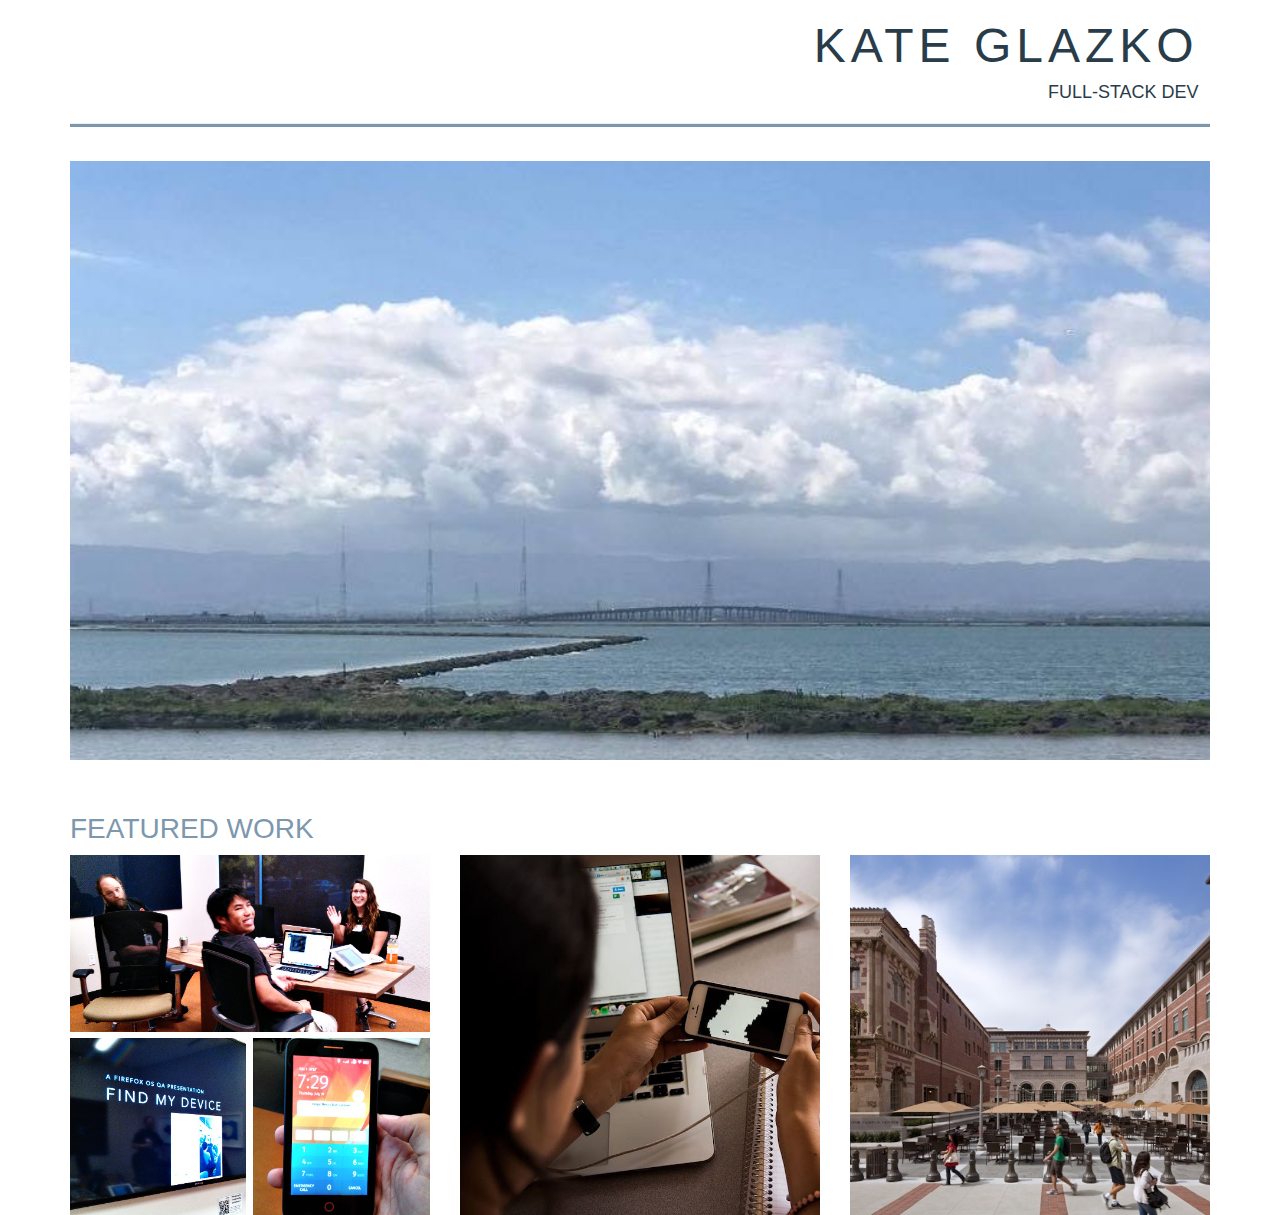
==== portfolio/index.html @ e7de7abb "Fixed layout a bit" ====
<!DOCTYPE html>
<html>
  <head>
    <meta charset="UTF-8">
    <title>Portfolio</title>
    <link rel="stylesheet" href="bootstrap/css/bootstrap.css">
    <link rel="stylesheet" href="css/styles.css">
  </head>
  
  <body>
  <div class="container">

  <div class="row">
  </div>

  <div class="row">
  <div class="col-md-12">
  <h1 class="title"> Kate Glazko </h1>
  </div>
  </div>

  <div class="row">
    <div class="col-md-12">
  <h3 class="title"> Full-stack dev </h3>
  </div>
  </div>

  <div class="row">
  <div class="col-md-12">
  <hr>
  </div>
  </div>

  <div class= "row bigImg">
  <div class= "col-md-12">
  <img src="img/bay.jpg" alt="Mountain View" style="height: 100%; width: 100%">
  </div>
  </div>


  <div class="row">
  <div class="col-md-12">
  <h2>Featured work</h2>
  </div>
  </div>


  <div class="row">
  <div class="col-md-4"> 
  <img src="img/collage.jpg" alt="Mountain View" style="height: 100%; width: 100%">
  </div>
    <div class="col-md-4"> 
    <img src="img/stealthfly.jpg" alt="Mountain View" style="height: 100%; width: 100%">
  </div>
    <div class="col-md-4"> 
    <img src="img/usc.jpg" alt="Mountain View" style="height: 100%; width: 100%">
  </div>
  </div>
  
  </div>
  
  </body>
</html>
---- portfolio/css/styles.css ----
hr {
	height: 3px;
	background-color: #7d97ad;
	clear: both;
	margin-bottom: 0;

}

.title {
	float: right;
	margin-right: 1%;
}

.bigImg {
	margin-bottom: 3%;
	margin-top: 3%;
}

h1 {
	font-weight: 100;
	text-transform: uppercase;
	font-size: 48px;
	color: #293c49;
	padding-bottom: 0;
	letter-spacing: 5px;
}

h3 {
	font-weight: 400;
	text-transform: uppercase;
	font-size: 18px;
	color: #293c49;
	margin: 0;
}

h2 {
	font-weight: 400;
	text-transform: uppercase;
	font-size: 28px;
	color: #7d97ad;
}
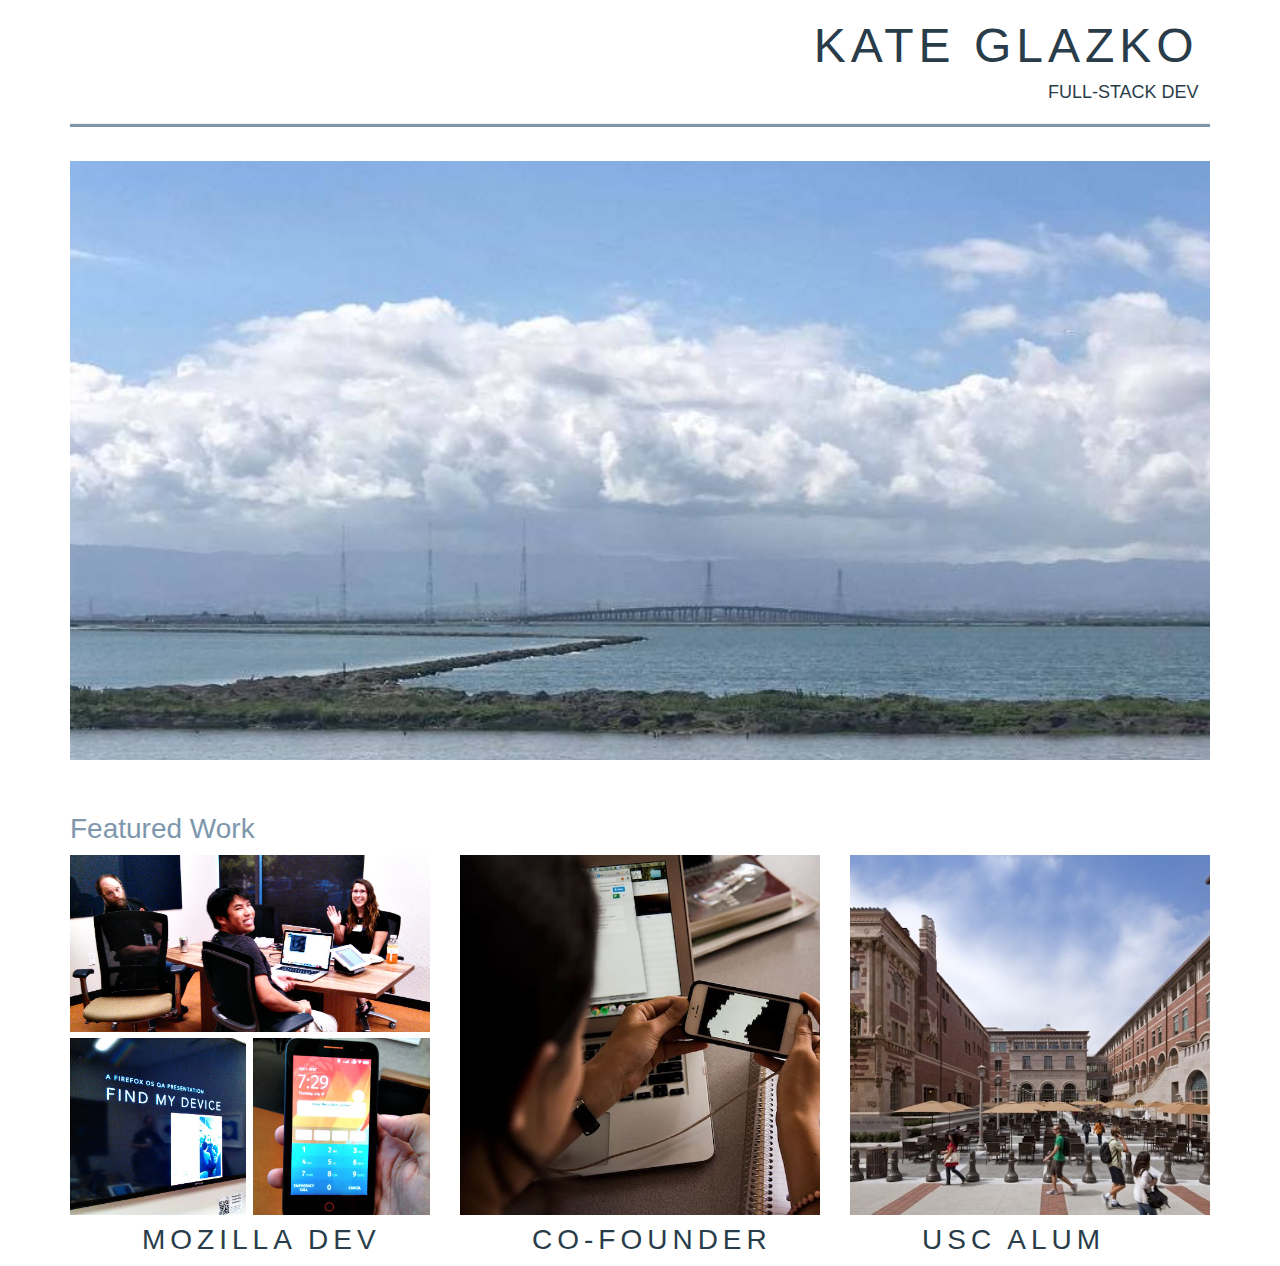
==== commit f2bd5d00: "fixed a bit" ====
--- a/portfolio/index.html
+++ b/portfolio/index.html
@@ -40,7 +40,7 @@
 
   <div class="row">
   <div class="col-md-12">
-  <h2>Featured work</h2>
+  <h2>Featured Work</h2>
   </div>
   </div>
 
@@ -56,6 +56,18 @@
     <img src="img/usc.jpg" alt="Mountain View" style="height: 100%; width: 100%">
   </div>
   </div>
+
+  <div class="row">
+  <div class="col-md-4"> 
+  <h4>Mozilla Dev</h4>
+  </div>
+    <div class="col-md-4"> 
+    <h4>Co-Founder</h4>
+  </div>
+    <div class="col-md-4"> 
+    <h4>USC Alum</h4>
+  </div>
+  </div>
   
   </div>
   
--- a/portfolio/css/styles.css
+++ b/portfolio/css/styles.css
@@ -35,7 +35,15 @@
 
 h2 {
 	font-weight: 400;
+	font-size: 28px;
+	color: #7d97ad;
+}
+
+h4 {
+	font-weight: 400;
 	text-transform: uppercase;
 	font-size: 28px;
-	color: #7d97ad;
+	color: #293c49;
+	margin-left: 20%;
+	letter-spacing: 5px;
 }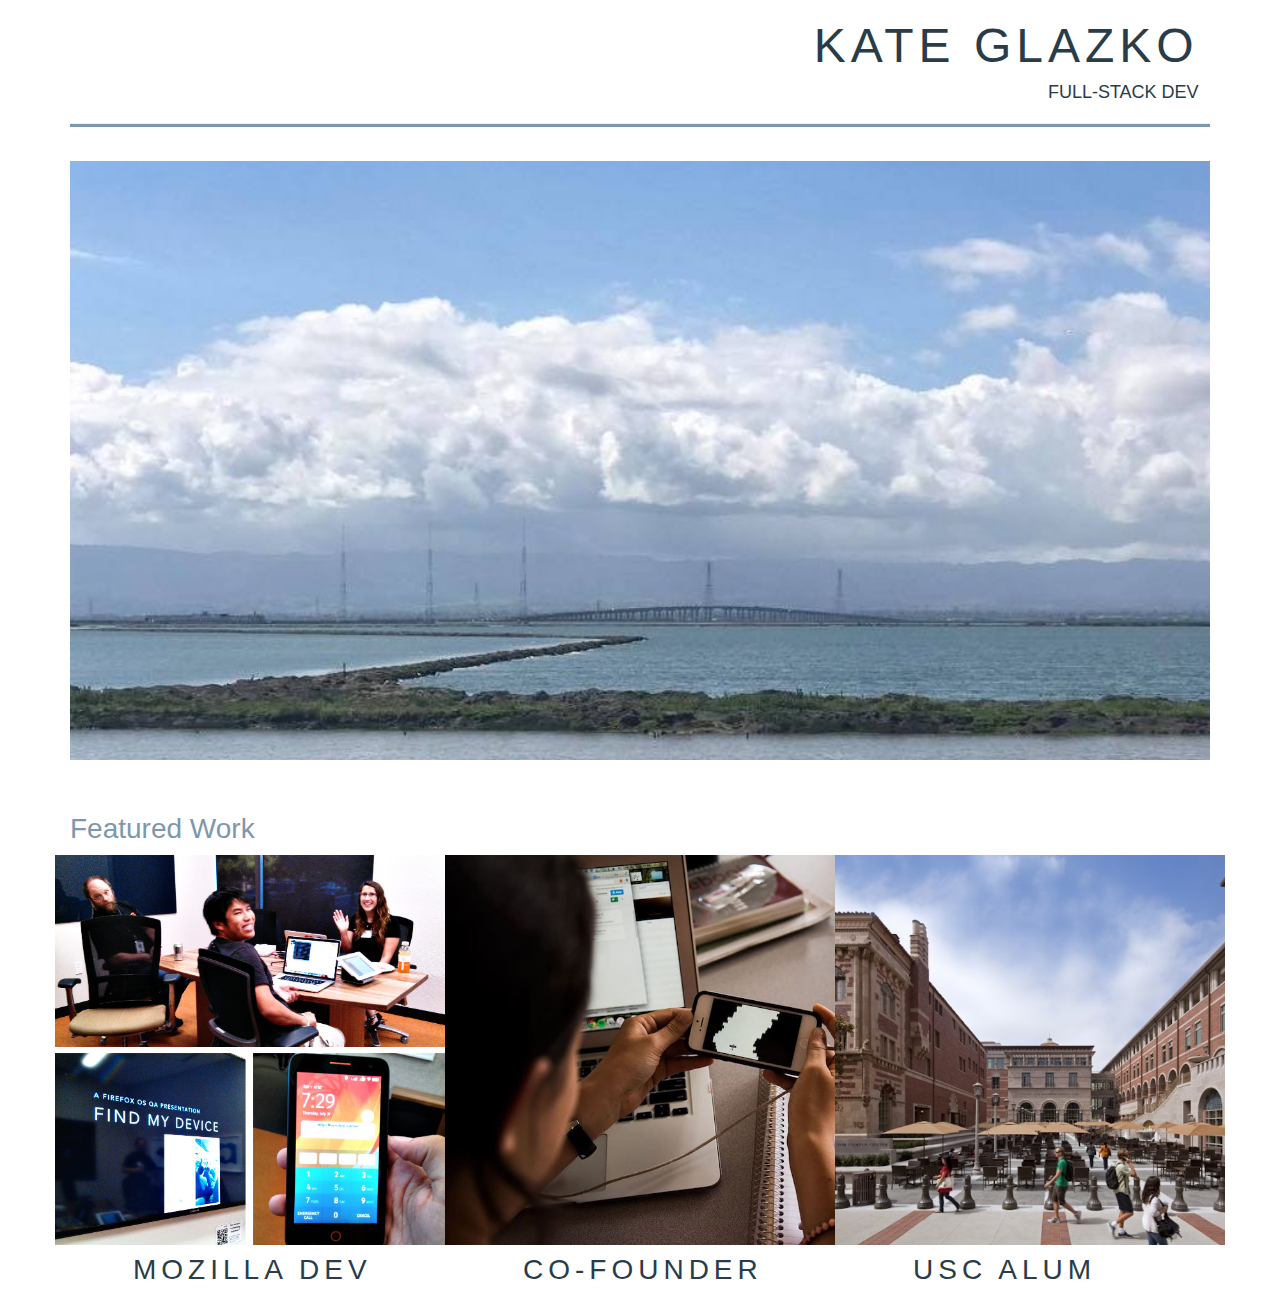
==== commit cd0c1a86: "fix front end" ====
--- a/portfolio/index.html
+++ b/portfolio/index.html
@@ -46,28 +46,36 @@
 
 
   <div class="row">
-  <div class="col-md-4"> 
+
+  <div class="col-md-4">
+  <div class= "row">
   <img src="img/collage.jpg" alt="Mountain View" style="height: 100%; width: 100%">
   </div>
-    <div class="col-md-4"> 
-    <img src="img/stealthfly.jpg" alt="Mountain View" style="height: 100%; width: 100%">
-  </div>
-    <div class="col-md-4"> 
-    <img src="img/usc.jpg" alt="Mountain View" style="height: 100%; width: 100%">
+  <div class="row">
+  <h4>Mozilla Dev</h4>
   </div>
   </div>
 
-  <div class="row">
-  <div class="col-md-4"> 
-  <h4>Mozilla Dev</h4>
-  </div>
-    <div class="col-md-4"> 
-    <h4>Co-Founder</h4>
-  </div>
-    <div class="col-md-4"> 
-    <h4>USC Alum</h4>
+    <div class="col-md-4">
+    <div class="row">
+    <img src="img/stealthfly.jpg" alt="Mountain View" style="height: 100%; width: 100%">
+    </div>
+      <div class="row">
+  <h4>Co-founder</h4>
   </div>
   </div>
+
+
+    <div class="col-md-4">
+    <div class="row">
+    <img src="img/usc.jpg" alt="Mountain View" style="height: 100%; width: 100%">
+    </div>
+    <div class="row">
+    <h4>USC Alum</h4>
+    </div>
+  </div>
+  </div>
+
   
   </div>
   
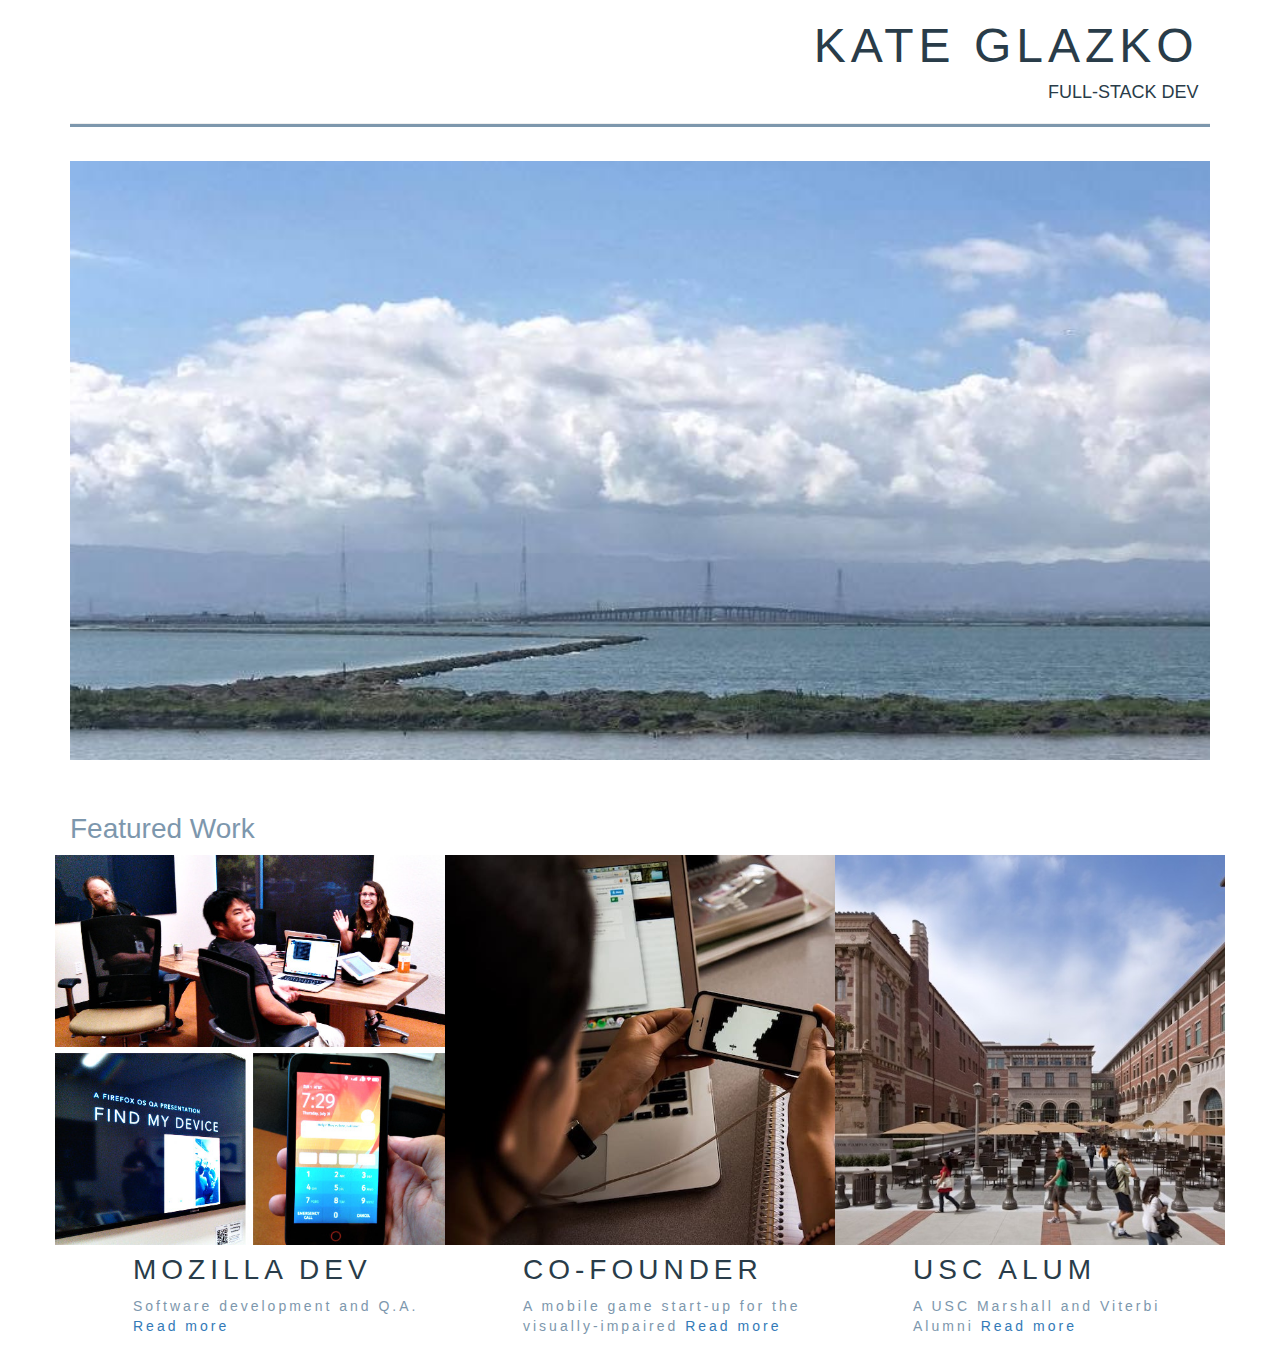
==== commit 042e2bf7: "functionality done" ====
--- a/portfolio/index.html
+++ b/portfolio/index.html
@@ -54,15 +54,21 @@
   <div class="row">
   <h4>Mozilla Dev</h4>
   </div>
+    <div class="row">
+  		<p> Software development and Q.A. <a href src= "https://quality.mozilla.org/2015/08/yekaterina-glazko-techie-learner-and-adventurer/"> Read more </a></p>
+  		</div>
   </div>
 
     <div class="col-md-4">
-    <div class="row">
-    <img src="img/stealthfly.jpg" alt="Mountain View" style="height: 100%; width: 100%">
-    </div>
-      <div class="row">
-  <h4>Co-founder</h4>
-  </div>
+    	<div class="row">
+    	<img src="img/stealthfly.jpg" alt="Mountain View" style="height: 100%; width: 100%">
+    	</div>
+      	<div class="row">
+  		<h4>Co-founder</h4>
+  		</div>
+  		<div class="row">
+  		<p> A mobile game start-up for the visually-impaired <a href src= "http://dailytrojan.com/2015/08/26/students-develop-app-for-the-visually-impaired"> Read more </a></p>
+  		</div>
   </div>
 
 
@@ -73,6 +79,9 @@
     <div class="row">
     <h4>USC Alum</h4>
     </div>
+      	<div class="row">
+  		<p> A USC Marshall and Viterbi Alumni <a href src= "https://usc.edu"> Read more </a> </p>
+  		</div>
   </div>
   </div>
 
--- a/portfolio/css/styles.css
+++ b/portfolio/css/styles.css
@@ -46,4 +46,10 @@
 	color: #293c49;
 	margin-left: 20%;
 	letter-spacing: 5px;
+}
+
+p {
+	color: #7d97ad;
+	margin-left: 20%;
+	letter-spacing: 3px;
 }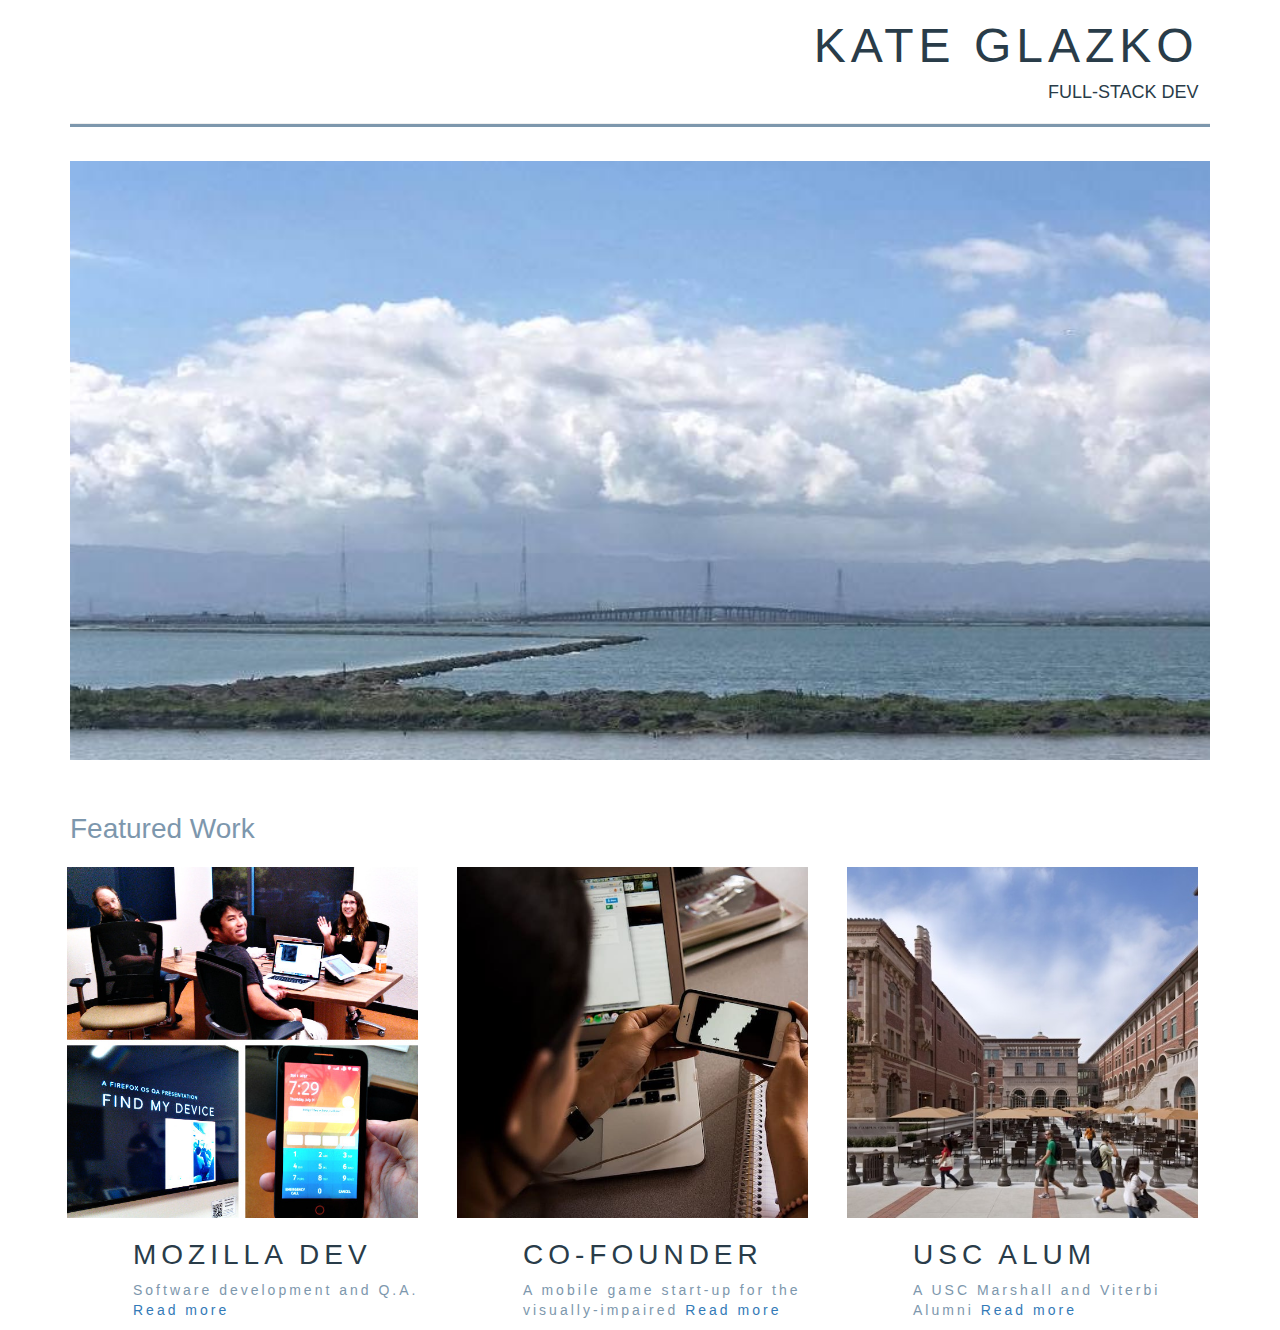
==== commit 0e210e29: "final" ====
--- a/portfolio/index.html
+++ b/portfolio/index.html
@@ -49,7 +49,7 @@
 
   <div class="col-md-4">
   <div class= "row">
-  <img src="img/collage.jpg" alt="Mountain View" style="height: 100%; width: 100%">
+  <img src="img/collage.jpg" class="smallImg" alt="Mozilla collage" style="height: 90%; width: 90%">
   </div>
   <div class="row">
   <h4>Mozilla Dev</h4>
@@ -61,7 +61,7 @@
 
     <div class="col-md-4">
     	<div class="row">
-    	<img src="img/stealthfly.jpg" alt="Mountain View" style="height: 100%; width: 100%">
+    	<img src="img/stealthfly.jpg" class ="smallImg" alt="Mobile game" style="height: 90%; width: 90%">
     	</div>
       	<div class="row">
   		<h4>Co-founder</h4>
@@ -74,7 +74,7 @@
 
     <div class="col-md-4">
     <div class="row">
-    <img src="img/usc.jpg" alt="Mountain View" style="height: 100%; width: 100%">
+    <img src="img/usc.jpg" class ="smallImg" alt="USC quad" style="height: 90%; width: 90%">
     </div>
     <div class="row">
     <h4>USC Alum</h4>
--- a/portfolio/css/styles.css
+++ b/portfolio/css/styles.css
@@ -14,6 +14,10 @@
 .bigImg {
 	margin-bottom: 3%;
 	margin-top: 3%;
+}
+
+.smallImg {
+	margin:3%;
 }
 
 h1 {
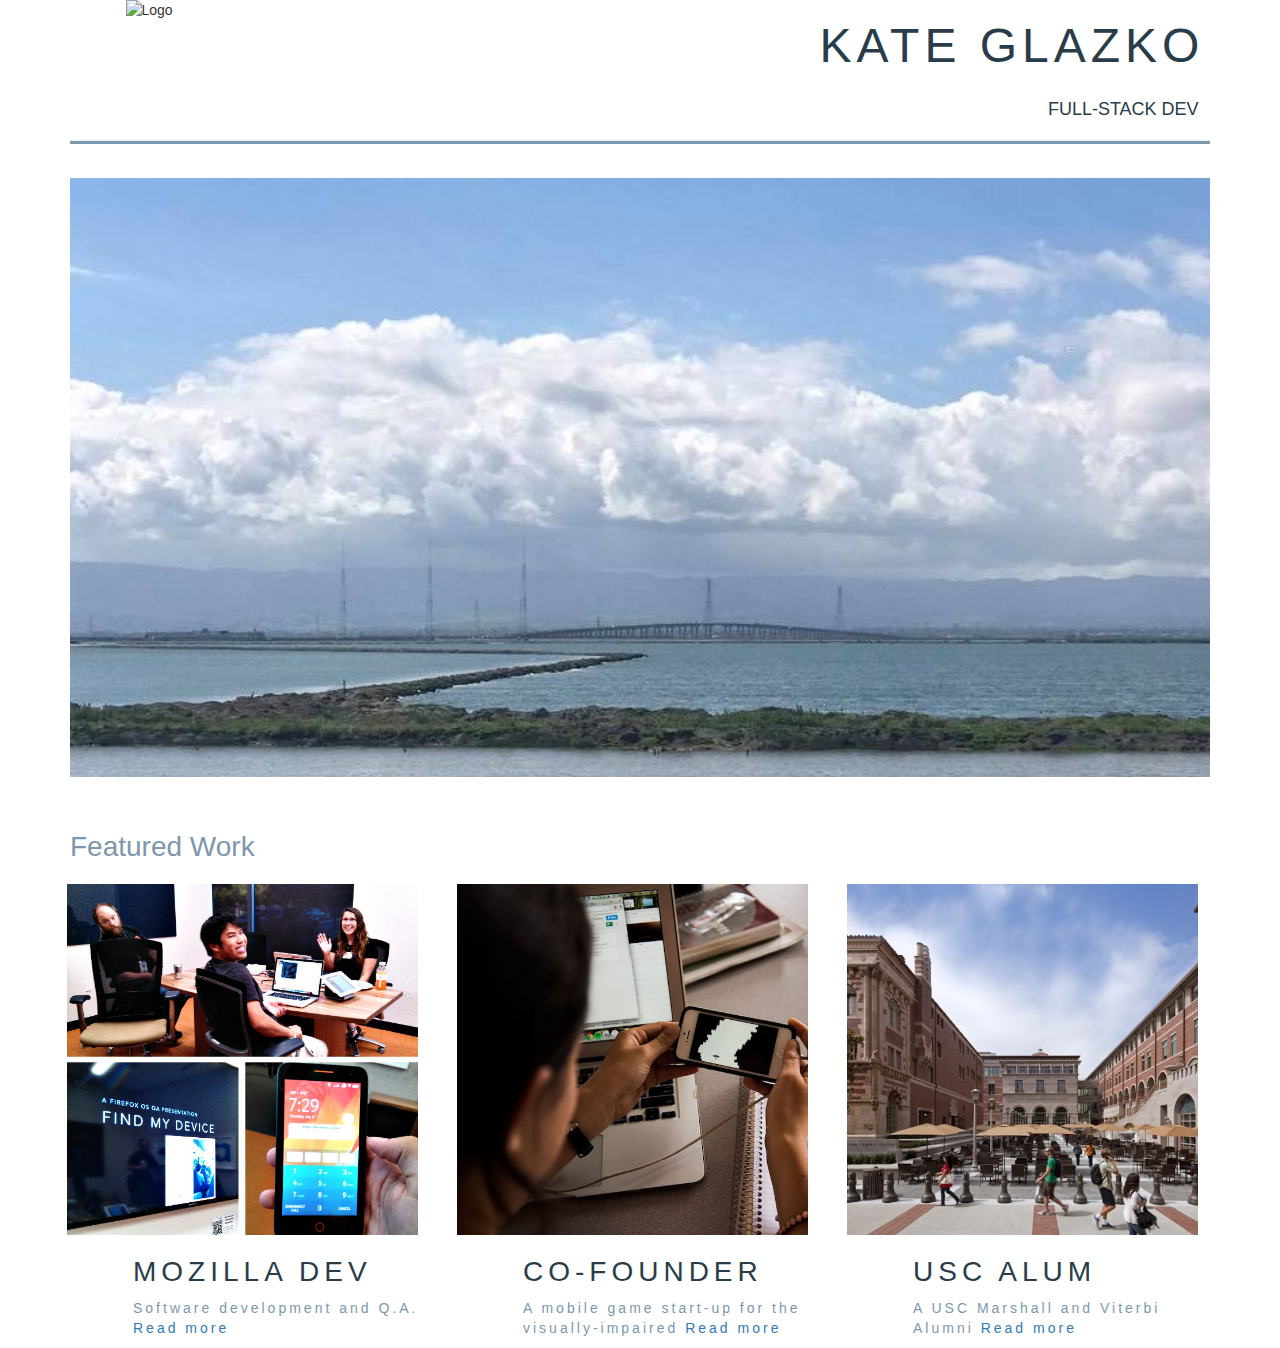
==== commit f6e6c45e: "added logo" ====
--- a/portfolio/index.html
+++ b/portfolio/index.html
@@ -1,92 +1,93 @@
 <!DOCTYPE html>
 <html>
-  <head>
+
+<head>
     <meta charset="UTF-8">
     <title>Portfolio</title>
     <link rel="stylesheet" href="bootstrap/css/bootstrap.css">
     <link rel="stylesheet" href="css/styles.css">
-  </head>
-  
-  <body>
-  <div class="container">
+</head>
 
-  <div class="row">
-  </div>
+<body>
+    <div class="container">
 
-  <div class="row">
-  <div class="col-md-12">
-  <h1 class="title"> Kate Glazko </h1>
-  </div>
-  </div>
+        <div class="row">
+        </div>
 
-  <div class="row">
-    <div class="col-md-12">
-  <h3 class="title"> Full-stack dev </h3>
-  </div>
-  </div>
+        <div class="row">
+            <div class="col-md-6">
+                <img src="img/logo.jpg" class="logo" alt="Logo" style="height:100px; width:100px;">
+            </div>
+            <div class="col-md-6">
+                <h1 class="title"> Kate Glazko </h1>
+            </div>
+        </div>
 
-  <div class="row">
-  <div class="col-md-12">
-  <hr>
-  </div>
-  </div>
+        <div class="row">
+            <div class="col-md-12">
+                <h3 class="title"> Full-stack dev </h3>
+            </div>
+        </div>
 
-  <div class= "row bigImg">
-  <div class= "col-md-12">
-  <img src="img/bay.jpg" alt="Mountain View" style="height: 100%; width: 100%">
-  </div>
-  </div>
+        <div class="row">
+            <div class="col-md-12">
+                <hr>
+            </div>
+        </div>
 
+        <div class="row bigImg">
+            <div class="col-md-12">
+                <img src="img/bay.jpg" alt="Mountain View" style="height: 100%; width: 100%">
+            </div>
+        </div>
 
-  <div class="row">
-  <div class="col-md-12">
-  <h2>Featured Work</h2>
-  </div>
-  </div>
+        <div class="row">
+            <div class="col-md-12">
+                <h2>Featured Work</h2>
+            </div>
+        </div>
 
+        <div class="row">
 
-  <div class="row">
+            <div class="col-md-4">
+                <div class="row">
+                    <img src="img/collage.jpg" class="smallImg" alt="Mozilla collage" style="height: 90%; width: 90%">
+                </div>
+                <div class="row">
+                    <h4>Mozilla Dev</h4>
+                </div>
+                <div class="row">
+                    <p> Software development and Q.A. <a href src="https://quality.mozilla.org/2015/08/yekaterina-glazko-techie-learner-and-adventurer/"> Read more </a></p>
+                </div>
+            </div>
 
-  <div class="col-md-4">
-  <div class= "row">
-  <img src="img/collage.jpg" class="smallImg" alt="Mozilla collage" style="height: 90%; width: 90%">
-  </div>
-  <div class="row">
-  <h4>Mozilla Dev</h4>
-  </div>
-    <div class="row">
-  		<p> Software development and Q.A. <a href src= "https://quality.mozilla.org/2015/08/yekaterina-glazko-techie-learner-and-adventurer/"> Read more </a></p>
-  		</div>
-  </div>
+            <div class="col-md-4">
+                <div class="row">
+                    <img src="img/stealthfly.jpg" class="smallImg" alt="Mobile game" style="height: 90%; width: 90%">
+                </div>
+                <div class="row">
+                    <h4>Co-founder</h4>
+                </div>
+                <div class="row">
+                    <p> A mobile game start-up for the visually-impaired <a href src="http://dailytrojan.com/2015/08/26/students-develop-app-for-the-visually-impaired"> Read more </a></p>
+                </div>
+            </div>
 
-    <div class="col-md-4">
-    	<div class="row">
-    	<img src="img/stealthfly.jpg" class ="smallImg" alt="Mobile game" style="height: 90%; width: 90%">
-    	</div>
-      	<div class="row">
-  		<h4>Co-founder</h4>
-  		</div>
-  		<div class="row">
-  		<p> A mobile game start-up for the visually-impaired <a href src= "http://dailytrojan.com/2015/08/26/students-develop-app-for-the-visually-impaired"> Read more </a></p>
-  		</div>
-  </div>
+            <div class="col-md-4">
+                <div class="row">
+                    <img src="img/usc.jpg" class="smallImg" alt="USC quad" style="height: 90%; width: 90%">
+                </div>
+                <div class="row">
+                    <h4>USC Alum</h4>
+                </div>
+                <div class="row">
+                    <p> A USC Marshall and Viterbi Alumni <a href src="https://usc.edu"> Read more </a> </p>
+                </div>
+            </div>
+        </div>
 
+    </div>
 
-    <div class="col-md-4">
-    <div class="row">
-    <img src="img/usc.jpg" class ="smallImg" alt="USC quad" style="height: 90%; width: 90%">
-    </div>
-    <div class="row">
-    <h4>USC Alum</h4>
-    </div>
-      	<div class="row">
-  		<p> A USC Marshall and Viterbi Alumni <a href src= "https://usc.edu"> Read more </a> </p>
-  		</div>
-  </div>
-  </div>
+</body>
 
-  
-  </div>
-  
-  </body>
 </html>--- a/portfolio/css/styles.css
+++ b/portfolio/css/styles.css
@@ -9,6 +9,11 @@
 .title {
 	float: right;
 	margin-right: 1%;
+}
+
+.logo {
+	float: left;
+	margin-left: 10%;
 }
 
 .bigImg {
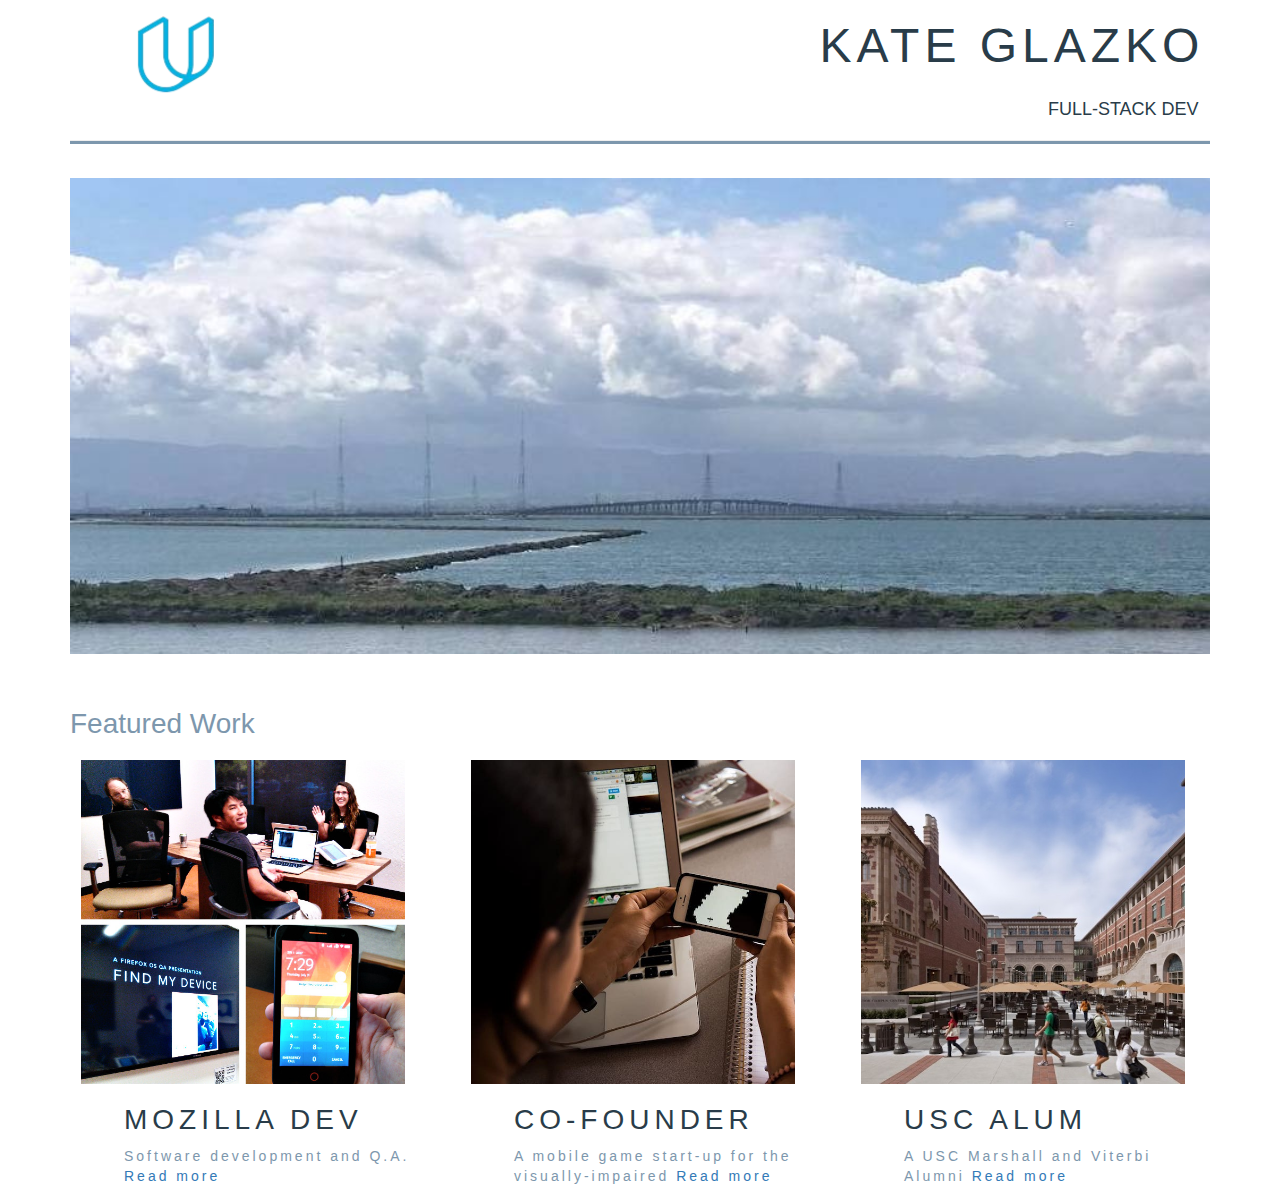
==== commit 644b1031: "changes" ====
--- a/portfolio/index.html
+++ b/portfolio/index.html
@@ -3,6 +3,7 @@
 
 <head>
     <meta charset="UTF-8">
+    <meta name="viewport" content="width=device-width, initial-scale=1.0">
     <title>Portfolio</title>
     <link rel="stylesheet" href="bootstrap/css/bootstrap.css">
     <link rel="stylesheet" href="css/styles.css">
@@ -11,33 +12,32 @@
 <body>
     <div class="container">
 
-        <div class="row">
-        </div>
+        <header>
+            <div class="row">
+                <div class="col-md-6">
+                    <img src="img/logo.jpg" class="logo" alt="Logo" height="100" width="100">
+                </div>
+                <div class="col-md-6">
+                    <h1 class="title"> Kate Glazko </h1>
+                </div>
+            </div>
 
-        <div class="row">
-            <div class="col-md-6">
-                <img src="img/logo.jpg" class="logo" alt="Logo" style="height:100px; width:100px;">
+            <div class="row">
+                <div class="col-md-12">
+                    <h3 class="title"> Full-stack dev </h3>
+                </div>
             </div>
-            <div class="col-md-6">
-                <h1 class="title"> Kate Glazko </h1>
+
+            <div class="row">
+                <div class="col-md-12">
+                    <hr>
+                </div>
             </div>
-        </div>
+        </header>
 
         <div class="row">
             <div class="col-md-12">
-                <h3 class="title"> Full-stack dev </h3>
-            </div>
-        </div>
-
-        <div class="row">
-            <div class="col-md-12">
-                <hr>
-            </div>
-        </div>
-
-        <div class="row bigImg">
-            <div class="col-md-12">
-                <img src="img/bay.jpg" alt="Mountain View" style="height: 100%; width: 100%">
+                <img src="img/bay.jpg" class="bigImg" alt="Mountain View">
             </div>
         </div>
 
@@ -51,37 +51,55 @@
 
             <div class="col-md-4">
                 <div class="row">
-                    <img src="img/collage.jpg" class="smallImg" alt="Mozilla collage" style="height: 90%; width: 90%">
+                    <div class="col-lg-12">
+                        <img src="img/collage.jpg" class="smallImg" alt="Mozilla collage">
+                    </div>
                 </div>
                 <div class="row">
-                    <h4>Mozilla Dev</h4>
+                    <div class="col-lg-12">
+                        <h4>Mozilla Dev</h4>
+                    </div>
                 </div>
                 <div class="row">
-                    <p> Software development and Q.A. <a href src="https://quality.mozilla.org/2015/08/yekaterina-glazko-techie-learner-and-adventurer/"> Read more </a></p>
+                    <div class="col-lg-12">
+                        <p> Software development and Q.A. <a href="https://quality.mozilla.org/2015/08/yekaterina-glazko-techie-learner-and-adventurer/"> Read more </a></p>
+                    </div>
                 </div>
             </div>
 
             <div class="col-md-4">
                 <div class="row">
-                    <img src="img/stealthfly.jpg" class="smallImg" alt="Mobile game" style="height: 90%; width: 90%">
+                    <div class="col-lg-12">
+                        <img src="img/stealthfly.jpg" class="smallImg" alt="Mobile game">
+                    </div>
                 </div>
                 <div class="row">
-                    <h4>Co-founder</h4>
+                    <div class="col-lg-12">
+                        <h4>Co-founder</h4>
+                    </div>
                 </div>
                 <div class="row">
-                    <p> A mobile game start-up for the visually-impaired <a href src="http://dailytrojan.com/2015/08/26/students-develop-app-for-the-visually-impaired"> Read more </a></p>
+                    <div class="col-lg-12">
+                        <p> A mobile game start-up for the visually-impaired <a href="http://dailytrojan.com/2015/08/26/students-develop-app-for-the-visually-impaired"> Read more </a></p>
+                    </div>
                 </div>
             </div>
 
             <div class="col-md-4">
                 <div class="row">
-                    <img src="img/usc.jpg" class="smallImg" alt="USC quad" style="height: 90%; width: 90%">
+                    <div class="col-lg-12">
+                        <img src="img/usc.jpg" class="smallImg" alt="USC quad">
+                    </div>
                 </div>
                 <div class="row">
-                    <h4>USC Alum</h4>
+                    <div class="col-lg-12">
+                        <h4>USC Alum</h4>
+                    </div>
                 </div>
                 <div class="row">
-                    <p> A USC Marshall and Viterbi Alumni <a href src="https://usc.edu"> Read more </a> </p>
+                    <div class="col-lg-12">
+                        <p> A USC Marshall and Viterbi Alumni <a href="https://usc.edu"> Read more </a> </p>
+                    </div>
                 </div>
             </div>
         </div>
--- a/portfolio/css/styles.css
+++ b/portfolio/css/styles.css
@@ -19,10 +19,14 @@
 .bigImg {
 	margin-bottom: 3%;
 	margin-top: 3%;
+	height:100%;
+	width:100%;
 }
 
 .smallImg {
 	margin:3%;
+	height:90%;
+	width:90%;
 }
 
 h1 {
@@ -53,12 +57,12 @@
 	text-transform: uppercase;
 	font-size: 28px;
 	color: #293c49;
-	margin-left: 20%;
+	margin-left: 15%;
 	letter-spacing: 5px;
 }
 
 p {
 	color: #7d97ad;
-	margin-left: 20%;
+	margin-left: 15%;
 	letter-spacing: 3px;
 }